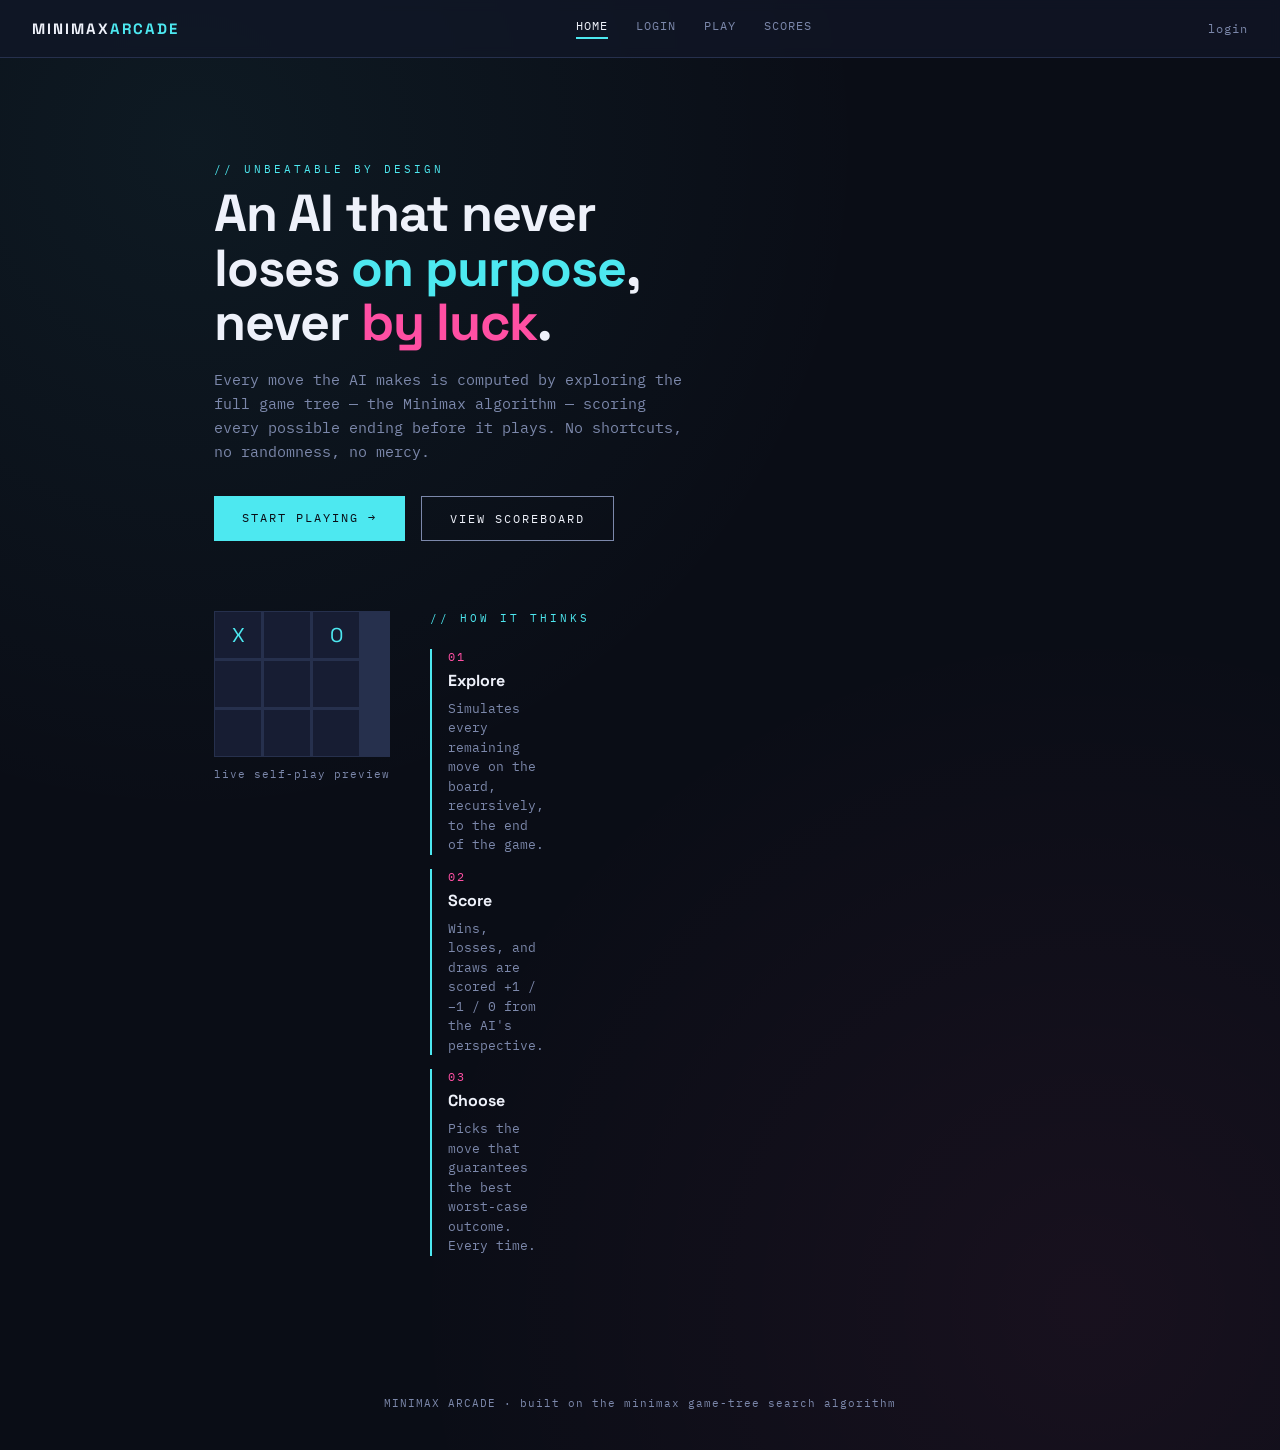
==== index.html @ d8037d58 "Add index and web files" ====
<!DOCTYPE html>
<html lang="en">
<head>
<meta charset="UTF-8">
<title>Minimax Arcade</title>
<link rel="stylesheet" href="style.css">
<style>
  .hero {
    padding-top: 40px;
    text-align: left;
  }
  .hero h1 {
    font-size: 52px;
    line-height: 1.05;
    letter-spacing: -1px;
    margin-bottom: 18px;
  }
  .hero h1 .cyan { color: var(--cyan); }
  .hero h1 .magenta { color: var(--magenta); }
  .hero p.lead {
    color: var(--muted);
    font-size: 15px;
    max-width: 480px;
    line-height: 1.6;
    margin-bottom: 32px;
  }
  .cta-row { display: flex; gap: 16px; margin-bottom: 70px; }

  /* signature: live mini board that plays itself, decorative */
  .demo-wrap {
    display: flex;
    gap: 40px;
    align-items: flex-start;
    flex-wrap: wrap;
  }
  .demo-board {
    display: grid;
    grid-template-columns: repeat(3, 46px);
    grid-template-rows: repeat(3, 46px);
    gap: 3px;
    background: var(--line);
    border: 1px solid var(--line);
  }
  .demo-board .c {
    background: var(--panel-2);
    display: flex;
    align-items: center;
    justify-content: center;
    font-family: 'Space Grotesk', sans-serif;
    font-size: 20px;
    color: var(--cyan);
  }
  .demo-caption { font-size: 11px; color: var(--muted); letter-spacing: 1px; margin-top: 10px; }

  .how {
    display: grid;
    grid-template-columns: repeat(3, 1fr);
    gap: 20px;
    margin-top: 24px;
  }
  .how .step {
    border-left: 2px solid var(--cyan);
    padding-left: 16px;
  }
  .how .step .n { color: var(--magenta); font-size: 12px; letter-spacing: 2px; }
  .how .step h3 { font-size: 16px; margin: 6px 0 8px; }
  .how .step p { color: var(--muted); font-size: 13px; line-height: 1.5; }

  @media (max-width: 640px) {
    .hero h1 { font-size: 34px; }
    .how { grid-template-columns: 1fr; }
  }
</style>
</head>
<body>

<nav class="nav">
  <div class="brand">MINIMAX<span>ARCADE</span></div>
  <div class="links">
    <a href="index.html" class="active">Home</a>
    <a href="login.html">Login</a>
    <a href="game.html">Play</a>
    <a href="scores.html">Scores</a>
  </div>
  <div class="player" id="navPlayer"></div>
</nav>

<div class="page">
  <section class="hero">
    <div class="eyebrow">// unbeatable by design</div>
    <h1>An AI that never<br>loses <span class="cyan">on purpose</span>,<br>never <span class="magenta">by luck</span>.</h1>
    <p class="lead">
      Every move the AI makes is computed by exploring the full game tree —
      the Minimax algorithm — scoring every possible ending before it plays.
      No shortcuts, no randomness, no mercy.
    </p>
    <div class="cta-row">
      <a href="login.html" class="btn">Start Playing →</a>
      <a href="scores.html" class="btn ghost">View Scoreboard</a>
    </div>
  </section>

  <section class="demo-wrap">
    <div>
      <div class="demo-board" id="demoBoard"></div>
      <div class="demo-caption">live self-play preview</div>
    </div>
    <div style="max-width:380px;">
      <div class="eyebrow">// how it thinks</div>
      <div class="how">
        <div class="step">
          <div class="n">01</div>
          <h3>Explore</h3>
          <p>Simulates every remaining move on the board, recursively, to the end of the game.</p>
        </div>
      </div>
      <div class="how" style="margin-top:14px;">
        <div class="step">
          <div class="n">02</div>
          <h3>Score</h3>
          <p>Wins, losses, and draws are scored +1 / −1 / 0 from the AI's perspective.</p>
        </div>
      </div>
      <div class="how" style="margin-top:14px;">
        <div class="step">
          <div class="n">03</div>
          <h3>Choose</h3>
          <p>Picks the move that guarantees the best worst-case outcome. Every time.</p>
        </div>
      </div>
    </div>
  </section>
</div>

<footer class="foot">MINIMAX ARCADE · built on the minimax game-tree search algorithm</footer>

<script src="script.js"></script>
<script>
renderNavPlayer();

/* Decorative self-playing demo board on loop */
const demo = document.getElementById('demoBoard');
let board, turn;
function initDemo() {
  board = Array(9).fill(null);
  turn = 'X';
  drawDemo();
  setTimeout(stepDemo, 500);
}
function drawDemo() {
  demo.innerHTML = '';
  board.forEach(v => {
    const c = document.createElement('div');
    c.className = 'c';
    c.textContent = v || '';
    demo.appendChild(c);
  });
}
function stepDemo() {
  const w = getWinner(board);
  if (w || board.every(c => c)) { setTimeout(initDemo, 1400); return; }
  let move;
  if (turn === 'X') move = bestMove(board);
  else {
    const open = board.map((v,i)=>v?null:i).filter(v=>v!==null);
    move = open[Math.floor(Math.random()*open.length)];
  }
  board[move] = turn;
  turn = turn === 'X' ? 'O' : 'X';
  drawDemo();
  if (getWinner(board) || board.every(c=>c)) { setTimeout(initDemo, 1400); return; }
  setTimeout(stepDemo, 500);
}
initDemo();
</script>
</body>
</html>
---- style.css ----
@import url('https://fonts.googleapis.com/css2?family=Space+Grotesk:wght@400;500;700&family=IBM+Plex+Mono:wght@400;500&display=swap');

:root {
  --bg: #0a0d16;
  --panel: #121729;
  --panel-2: #171d33;
  --line: #26304d;
  --cyan: #4de8f0;
  --magenta: #ff4fa3;
  --text: #eef1fa;
  --muted: #7c88ab;
}

* { box-sizing: border-box; margin: 0; padding: 0; }

body {
  background: var(--bg);
  color: var(--text);
  font-family: 'IBM Plex Mono', monospace;
  min-height: 100vh;
  background-image:
    radial-gradient(circle at 15% 10%, rgba(77,232,240,0.06), transparent 40%),
    radial-gradient(circle at 85% 90%, rgba(255,79,163,0.06), transparent 40%);
}

h1, h2, h3, .display {
  font-family: 'Space Grotesk', sans-serif;
}

a { color: inherit; text-decoration: none; }

/* Nav bar shared across pages */
.nav {
  display: flex;
  align-items: center;
  justify-content: space-between;
  padding: 18px 32px;
  border-bottom: 1px solid var(--line);
  background: rgba(18,23,41,0.7);
  backdrop-filter: blur(6px);
  position: sticky;
  top: 0;
  z-index: 10;
}
.nav .brand {
  font-family: 'Space Grotesk', sans-serif;
  font-weight: 700;
  font-size: 15px;
  letter-spacing: 2px;
  color: var(--text);
}
.nav .brand span { color: var(--cyan); }
.nav .links { display: flex; gap: 28px; font-size: 12px; letter-spacing: 1px; }
.nav .links a {
  color: var(--muted);
  text-transform: uppercase;
  padding-bottom: 4px;
  border-bottom: 2px solid transparent;
  transition: color .15s ease, border-color .15s ease;
}
.nav .links a:hover, .nav .links a.active {
  color: var(--text);
  border-color: var(--cyan);
}
.nav .player {
  font-size: 12px;
  color: var(--muted);
  letter-spacing: 1px;
}
.nav .player span { color: var(--magenta); }

.page {
  max-width: 900px;
  margin: 0 auto;
  padding: 64px 24px 100px;
}

.btn {
  display: inline-block;
  font-family: 'IBM Plex Mono', monospace;
  font-size: 12px;
  letter-spacing: 2px;
  text-transform: uppercase;
  color: var(--bg);
  background: var(--cyan);
  border: none;
  padding: 14px 28px;
  cursor: pointer;
  transition: transform .12s ease, box-shadow .12s ease;
}
.btn:hover { transform: translateY(-2px); box-shadow: 0 6px 20px rgba(77,232,240,0.25); }
.btn.ghost {
  background: transparent;
  color: var(--text);
  border: 1px solid var(--muted);
}
.btn.ghost:hover { border-color: var(--magenta); color: var(--magenta); box-shadow: none; }

.panel {
  background: var(--panel);
  border: 1px solid var(--line);
  padding: 32px;
}

.eyebrow {
  font-size: 11px;
  letter-spacing: 3px;
  text-transform: uppercase;
  color: var(--cyan);
  margin-bottom: 10px;
}

.muted { color: var(--muted); }

footer.foot {
  text-align: center;
  padding: 40px 0;
  color: var(--muted);
  font-size: 11px;
  letter-spacing: 1px;
}
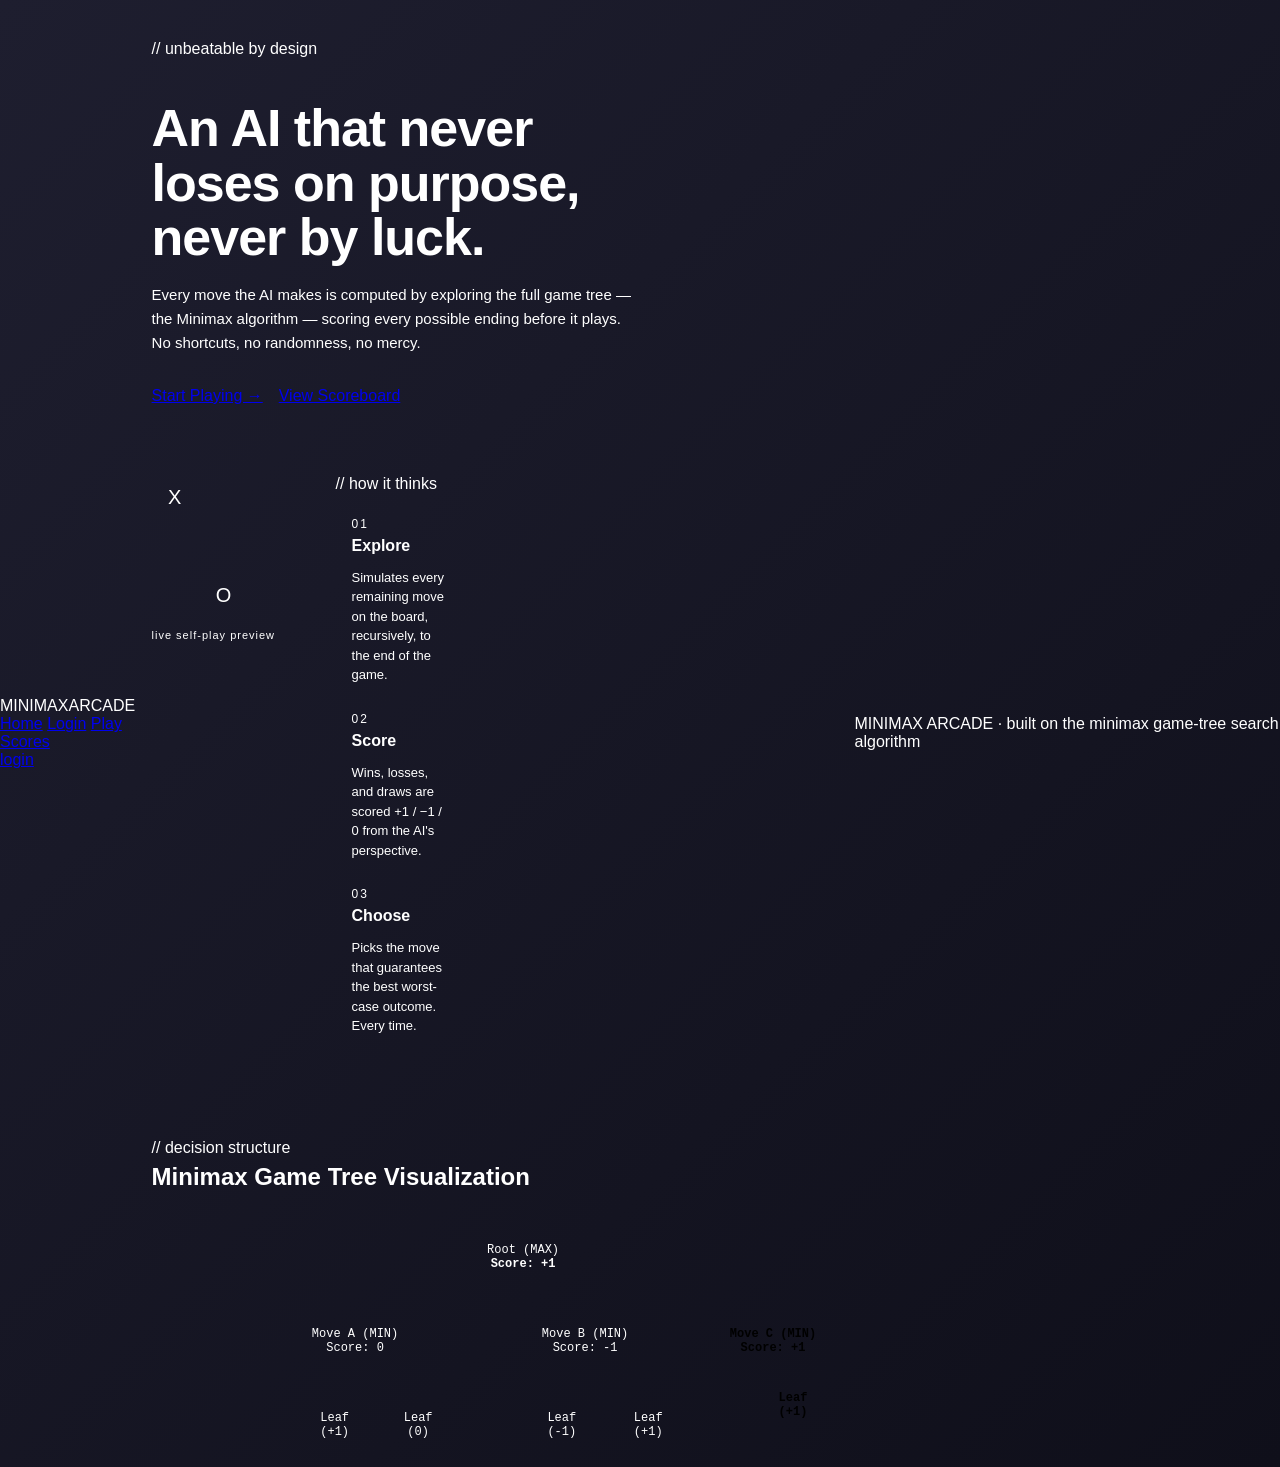
==== commit 34f52ec4: "Add tree structure diagram to homepage" ====
--- a/index.html
+++ b/index.html
@@ -65,6 +65,71 @@
   .how .step .n { color: var(--magenta); font-size: 12px; letter-spacing: 2px; }
   .how .step h3 { font-size: 16px; margin: 6px 0 8px; }
   .how .step p { color: var(--muted); font-size: 13px; line-height: 1.5; }
+
+  /* --- MINIMAX TREE STRUCTURE STYLES --- */
+  .tree-section {
+    margin-top: 60px;
+    padding-top: 30px;
+    border-top: 1px solid var(--line);
+  }
+  .tree-wrap {
+    margin-top: 24px;
+    overflow-x: auto;
+    padding-bottom: 20px;
+  }
+  .tree-node {
+    border: 1px solid var(--line);
+    background: var(--panel-2);
+    padding: 8px 12px;
+    border-radius: 6px;
+    font-family: 'Space Grotesk', monospace;
+    font-size: 12px;
+    display: inline-block;
+    text-align: center;
+  }
+  .tree-node.max { border-color: var(--cyan); color: var(--cyan); }
+  .tree-node.min { border-color: var(--magenta); color: var(--magenta); }
+  .tree-node.leaf { border-color: var(--muted); color: var(--muted); }
+  .tree-node.chosen {
+    background: var(--cyan);
+    color: #000;
+    font-weight: bold;
+    border-color: var(--cyan);
+  }
+
+  /* Tree hierarchy styling using unordered lists */
+  .tree-diagram ul {
+    padding-top: 20px;
+    position: relative;
+    display: flex;
+    justify-content: center;
+    list-style-type: none;
+    margin: 0;
+  }
+  .tree-diagram li {
+    text-align: center;
+    position: relative;
+    padding: 20px 10px 0 10px;
+  }
+  .tree-diagram li::before, .tree-diagram li::after {
+    content: '';
+    position: absolute;
+    top: 0;
+    right: 50%;
+    border-top: 1px solid var(--line);
+    width: 50%;
+    height: 20px;
+  }
+  .tree-diagram li::after {
+    right: auto;
+    left: 50%;
+    border-left: 1px solid var(--line);
+  }
+  .tree-diagram li:only-child::after, .tree-diagram li:only-child::before { display: none; }
+  .tree-diagram li:only-child { padding-top: 0; }
+  .tree-diagram li:first-child::before, .tree-diagram li:last-child::after { border: none; }
+  .tree-diagram li:last-child::before { border-right: 1px solid var(--line); border-radius: 0 4px 0 0; }
+  .tree-diagram li:first-child::after { border-radius: 4px 0 0 0; }
 
   @media (max-width: 640px) {
     .hero h1 { font-size: 34px; }
@@ -127,6 +192,56 @@
           <h3>Choose</h3>
           <p>Picks the move that guarantees the best worst-case outcome. Every time.</p>
         </div>
+      </div>
+    </div>
+  </section>
+
+  <!-- NEW SECTION: VISUAL GAME TREE STRUCTURE -->
+  <section class="tree-section">
+    <div class="eyebrow">// decision structure</div>
+    <h2 style="font-size: 24px; margin-top: 6px;">Minimax Game Tree Visualization</h2>
+    
+    <div class="tree-wrap">
+      <div class="tree-diagram">
+        <ul>
+          <li>
+            <div class="tree-node max">
+              Root (MAX)<br>
+              <strong>Score: +1</strong>
+            </div>
+            <ul>
+              <li>
+                <div class="tree-node min">
+                  Move A (MIN)<br>
+                  <span>Score: 0</span>
+                </div>
+                <ul>
+                  <li><div class="tree-node leaf">Leaf (+1)</div></li>
+                  <li><div class="tree-node leaf">Leaf (0)</div></li>
+                </ul>
+              </li>
+              <li>
+                <div class="tree-node min">
+                  Move B (MIN)<br>
+                  <span>Score: -1</span>
+                </div>
+                <ul>
+                  <li><div class="tree-node leaf">Leaf (-1)</div></li>
+                  <li><div class="tree-node leaf">Leaf (+1)</div></li>
+                </ul>
+              </li>
+              <li>
+                <div class="tree-node min chosen">
+                  Move C (MIN)<br>
+                  <strong>Score: +1</strong>
+                </div>
+                <ul>
+                  <li><div class="tree-node leaf chosen">Leaf (+1)</div></li>
+                </ul>
+              </li>
+            </ul>
+          </li>
+        </ul>
       </div>
     </div>
   </section>
@@ -174,4 +289,4 @@
 initDemo();
 </script>
 </body>
-</html>
+</html>
--- a/style.css
+++ b/style.css
@@ -1,121 +1,78 @@
-@import url('https://fonts.googleapis.com/css2?family=Space+Grotesk:wght@400;500;700&family=IBM+Plex+Mono:wght@400;500&display=swap');
-
-:root {
-  --bg: #0a0d16;
-  --panel: #121729;
-  --panel-2: #171d33;
-  --line: #26304d;
-  --cyan: #4de8f0;
-  --magenta: #ff4fa3;
-  --text: #eef1fa;
-  --muted: #7c88ab;
+/* General Layout & Background */
+body {
+    font-family: 'Poppins', sans-serif;
+    background: linear-gradient(135deg, #1e1e2f 0%, #0f0f1a 100%);
+    color: #ffffff;
+    display: flex;
+    justify-content: center;
+    align-items: center;
+    min-height: 100vh;
+    margin: 0;
 }
 
-* { box-sizing: border-box; margin: 0; padding: 0; }
-
-body {
-  background: var(--bg);
-  color: var(--text);
-  font-family: 'IBM Plex Mono', monospace;
-  min-height: 100vh;
-  background-image:
-    radial-gradient(circle at 15% 10%, rgba(77,232,240,0.06), transparent 40%),
-    radial-gradient(circle at 85% 90%, rgba(255,79,163,0.06), transparent 40%);
+/* Card Container */
+.container {
+    background: rgba(255, 255, 255, 0.05);
+    backdrop-filter: blur(10px);
+    border: 1px solid rgba(255, 255, 255, 0.1);
+    border-radius: 16px;
+    padding: 30px;
+    box-shadow: 0 8px 32px 0 rgba(0, 0, 0, 0.37);
+    text-align: center;
 }
 
-h1, h2, h3, .display {
-  font-family: 'Space Grotesk', sans-serif;
+/* Game Board Grid */
+.board {
+    display: grid;
+    grid-template-columns: repeat(3, 100px);
+    grid-template-rows: repeat(3, 100px);
+    gap: 12px;
+    margin: 20px auto;
 }
 
-a { color: inherit; text-decoration: none; }
-
-/* Nav bar shared across pages */
-.nav {
-  display: flex;
-  align-items: center;
-  justify-content: space-between;
-  padding: 18px 32px;
-  border-bottom: 1px solid var(--line);
-  background: rgba(18,23,41,0.7);
-  backdrop-filter: blur(6px);
-  position: sticky;
-  top: 0;
-  z-index: 10;
-}
-.nav .brand {
-  font-family: 'Space Grotesk', sans-serif;
-  font-weight: 700;
-  font-size: 15px;
-  letter-spacing: 2px;
-  color: var(--text);
-}
-.nav .brand span { color: var(--cyan); }
-.nav .links { display: flex; gap: 28px; font-size: 12px; letter-spacing: 1px; }
-.nav .links a {
-  color: var(--muted);
-  text-transform: uppercase;
-  padding-bottom: 4px;
-  border-bottom: 2px solid transparent;
-  transition: color .15s ease, border-color .15s ease;
-}
-.nav .links a:hover, .nav .links a.active {
-  color: var(--text);
-  border-color: var(--cyan);
-}
-.nav .player {
-  font-size: 12px;
-  color: var(--muted);
-  letter-spacing: 1px;
-}
-.nav .player span { color: var(--magenta); }
-
-.page {
-  max-width: 900px;
-  margin: 0 auto;
-  padding: 64px 24px 100px;
+/* Grid Cells */
+.cell {
+    background: rgba(255, 255, 255, 0.08);
+    border-radius: 12px;
+    display: flex;
+    align-items: center;
+    justify-content: center;
+    font-size: 2.5rem;
+    font-weight: bold;
+    cursor: pointer;
+    transition: transform 0.2s ease, background 0.2s ease;
 }
 
-.btn {
-  display: inline-block;
-  font-family: 'IBM Plex Mono', monospace;
-  font-size: 12px;
-  letter-spacing: 2px;
-  text-transform: uppercase;
-  color: var(--bg);
-  background: var(--cyan);
-  border: none;
-  padding: 14px 28px;
-  cursor: pointer;
-  transition: transform .12s ease, box-shadow .12s ease;
-}
-.btn:hover { transform: translateY(-2px); box-shadow: 0 6px 20px rgba(77,232,240,0.25); }
-.btn.ghost {
-  background: transparent;
-  color: var(--text);
-  border: 1px solid var(--muted);
-}
-.btn.ghost:hover { border-color: var(--magenta); color: var(--magenta); box-shadow: none; }
-
-.panel {
-  background: var(--panel);
-  border: 1px solid var(--line);
-  padding: 32px;
+.cell:hover {
+    background: rgba(255, 255, 255, 0.18);
+    transform: translateY(-3px);
 }
 
-.eyebrow {
-  font-size: 11px;
-  letter-spacing: 3px;
-  text-transform: uppercase;
-  color: var(--cyan);
-  margin-bottom: 10px;
+/* Player Styling */
+.cell.x {
+    color: #00f2fe; /* Glowing Cyan for X */
+    text-shadow: 0 0 10px rgba(0, 242, 254, 0.6);
 }
 
-.muted { color: var(--muted); }
+.cell.o {
+    color: #ff0844; /* Glowing Pink/Red for O */
+    text-shadow: 0 0 10px rgba(255, 8, 68, 0.6);
+}
 
-footer.foot {
-  text-align: center;
-  padding: 40px 0;
-  color: var(--muted);
-  font-size: 11px;
-  letter-spacing: 1px;
+/* Buttons */
+button {
+    background: linear-gradient(45deg, #00f2fe, #4facfe);
+    border: none;
+    color: #fff;
+    padding: 12px 24px;
+    font-size: 1rem;
+    font-weight: 600;
+    border-radius: 8px;
+    cursor: pointer;
+    transition: opacity 0.2s ease, transform 0.2s ease;
 }
+
+button:hover {
+    opacity: 0.9;
+    transform: scale(1.05);
+}
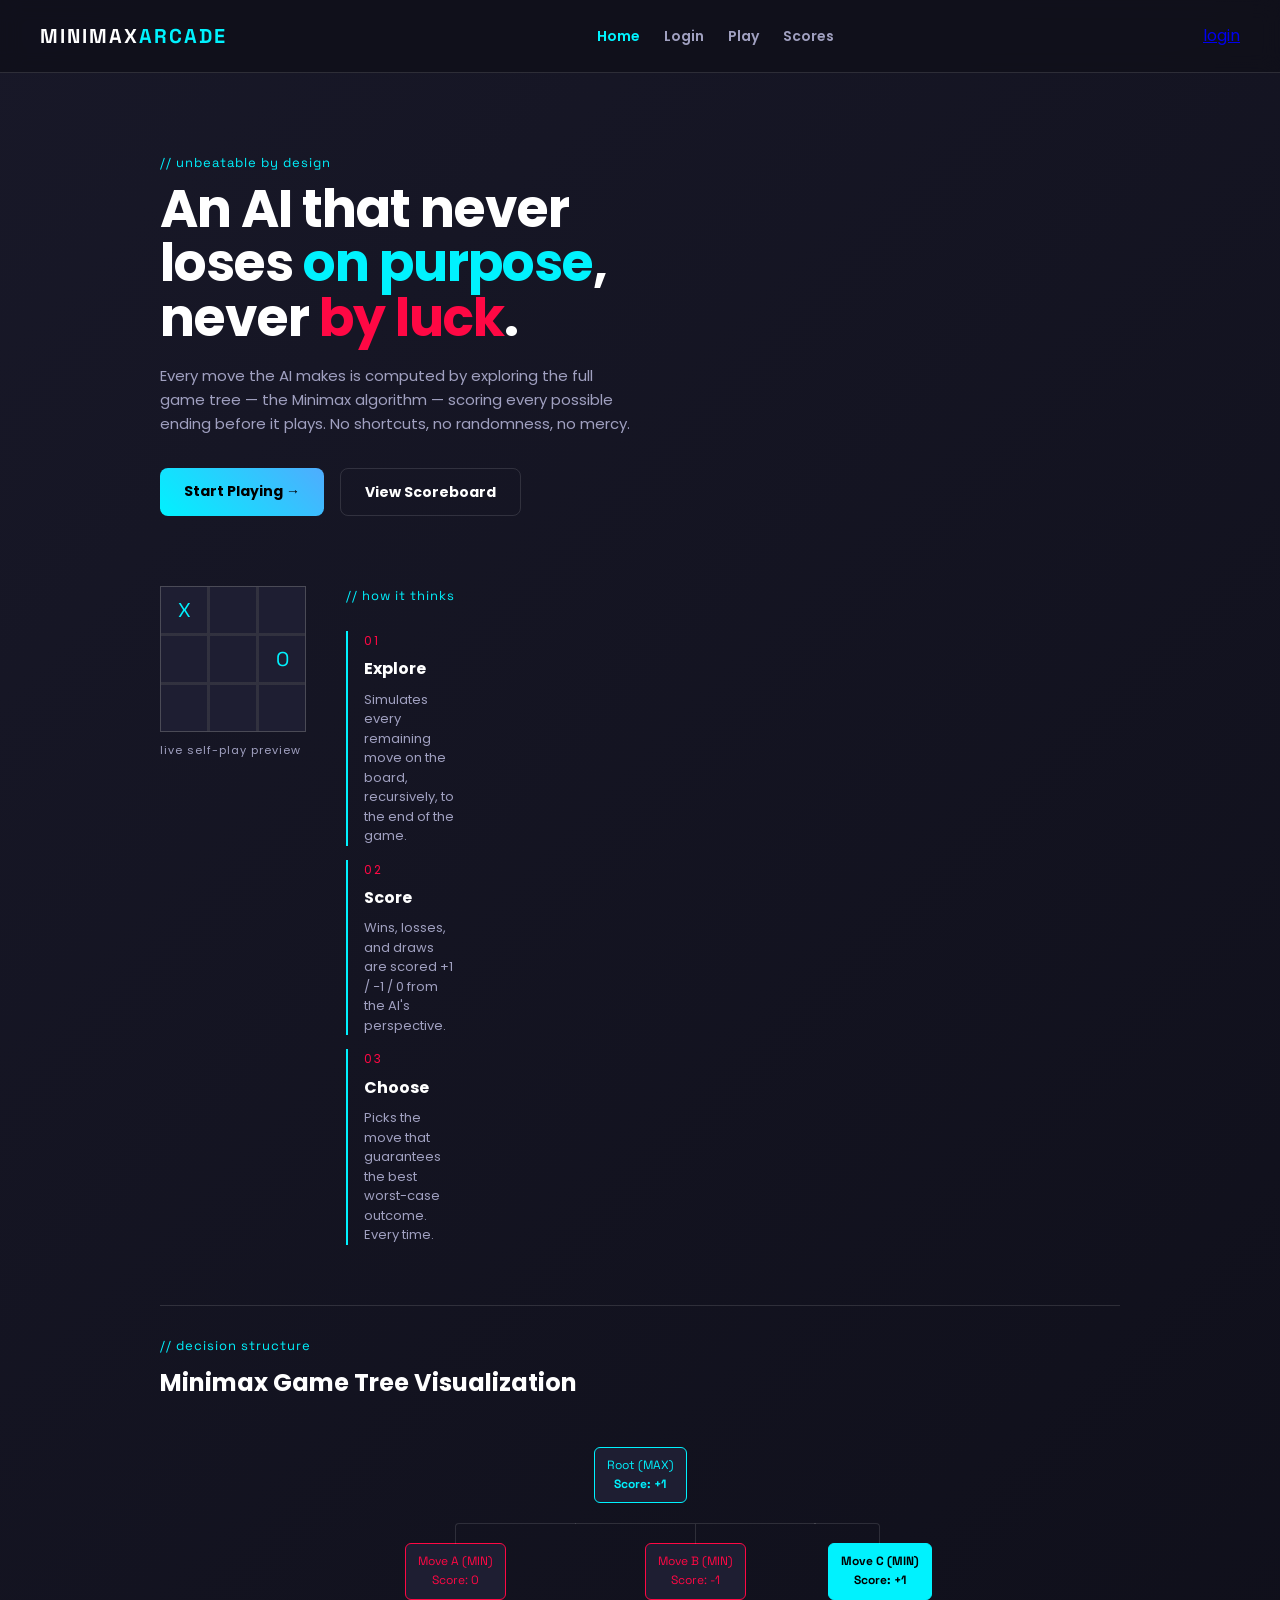
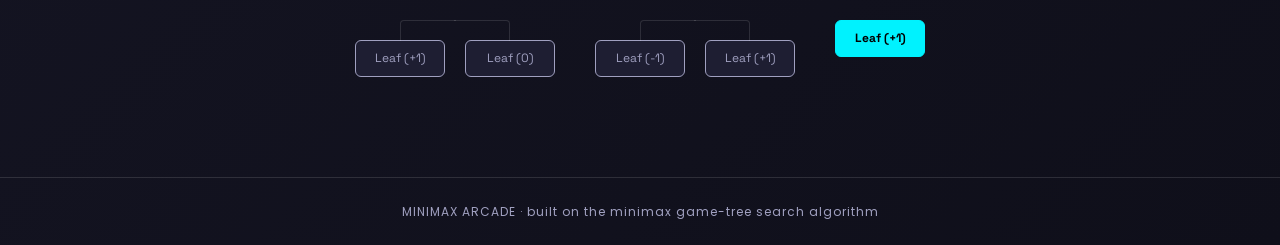
==== commit ac10da2d: "Save and deploy updated minimax tree layout" ====
--- a/index.html
+++ b/index.html
@@ -2,7 +2,7 @@
 <html lang="en">
 <head>
 <meta charset="UTF-8">
-<title>Minimax Arcade</title>
+<title>Minimax Tree — Animated v2</title>
 <link rel="stylesheet" href="style.css">
 <style>
   .hero {
--- a/style.css
+++ b/style.css
@@ -1,78 +1,201 @@
-/* General Layout & Background */
+@import url('https://fonts.googleapis.com/css2?family=Poppins:wght@400;600;700&family=Space+Grotesk:wght@500;700&display=swap');
+
+/* --- COLOR VARIABLES --- */
+:root {
+  --bg: #0f0f1a;
+  --panel: #181828;
+  --panel-2: #1e1e32;
+  --line: rgba(255, 255, 255, 0.12);
+  --cyan: #00f2fe;
+  --magenta: #ff0844;
+  --text: #ffffff;
+  --muted: #a0a0c0;
+}
+
+/* --- GENERAL RESET & LAYOUT --- */
+* {
+  box-sizing: border-box;
+  margin: 0;
+  padding: 0;
+}
+
 body {
-    font-family: 'Poppins', sans-serif;
-    background: linear-gradient(135deg, #1e1e2f 0%, #0f0f1a 100%);
-    color: #ffffff;
-    display: flex;
-    justify-content: center;
-    align-items: center;
-    min-height: 100vh;
-    margin: 0;
-}
-
-/* Card Container */
-.container {
-    background: rgba(255, 255, 255, 0.05);
-    backdrop-filter: blur(10px);
-    border: 1px solid rgba(255, 255, 255, 0.1);
-    border-radius: 16px;
-    padding: 30px;
-    box-shadow: 0 8px 32px 0 rgba(0, 0, 0, 0.37);
-    text-align: center;
-}
-
-/* Game Board Grid */
-.board {
-    display: grid;
-    grid-template-columns: repeat(3, 100px);
-    grid-template-rows: repeat(3, 100px);
-    gap: 12px;
-    margin: 20px auto;
-}
-
-/* Grid Cells */
-.cell {
-    background: rgba(255, 255, 255, 0.08);
-    border-radius: 12px;
-    display: flex;
-    align-items: center;
-    justify-content: center;
-    font-size: 2.5rem;
-    font-weight: bold;
-    cursor: pointer;
-    transition: transform 0.2s ease, background 0.2s ease;
-}
-
-.cell:hover {
-    background: rgba(255, 255, 255, 0.18);
-    transform: translateY(-3px);
-}
-
-/* Player Styling */
-.cell.x {
-    color: #00f2fe; /* Glowing Cyan for X */
-    text-shadow: 0 0 10px rgba(0, 242, 254, 0.6);
-}
-
-.cell.o {
-    color: #ff0844; /* Glowing Pink/Red for O */
-    text-shadow: 0 0 10px rgba(255, 8, 68, 0.6);
-}
-
-/* Buttons */
-button {
-    background: linear-gradient(45deg, #00f2fe, #4facfe);
-    border: none;
-    color: #fff;
-    padding: 12px 24px;
-    font-size: 1rem;
-    font-weight: 600;
-    border-radius: 8px;
-    cursor: pointer;
-    transition: opacity 0.2s ease, transform 0.2s ease;
-}
-
-button:hover {
-    opacity: 0.9;
-    transform: scale(1.05);
-}+  font-family: 'Poppins', sans-serif;
+  background-color: var(--bg);
+  background: linear-gradient(135deg, #181828 0%, #0f0f1a 100%);
+  color: var(--text);
+  min-height: 100vh;
+  display: flex;
+  flex-direction: column;
+  line-height: 1.6;
+}
+
+/* --- NAVIGATION BAR --- */
+.nav {
+  display: flex;
+  justify-content: space-between;
+  align-items: center;
+  padding: 20px 40px;
+  border-bottom: 1px solid var(--line);
+  background: rgba(15, 15, 26, 0.8);
+  backdrop-filter: blur(10px);
+}
+
+.brand {
+  font-family: 'Space Grotesk', sans-serif;
+  font-weight: 700;
+  font-size: 20px;
+  letter-spacing: 2px;
+  color: var(--text);
+}
+
+.brand span {
+  color: var(--cyan);
+}
+
+.links {
+  display: flex;
+  gap: 24px;
+}
+
+.links a {
+  color: var(--muted);
+  text-decoration: none;
+  font-size: 14px;
+  font-weight: 600;
+  transition: color 0.2s ease;
+}
+
+.links a:hover, .links a.active {
+  color: var(--cyan);
+}
+
+/* --- MAIN PAGE CONTAINER --- */
+.page {
+  max-width: 1000px;
+  margin: 0 auto;
+  padding: 40px 20px 80px;
+  flex: 1;
+  width: 100%;
+}
+
+.eyebrow {
+  font-family: 'Space Grotesk', monospace;
+  color: var(--cyan);
+  font-size: 13px;
+  letter-spacing: 1px;
+  margin-bottom: 8px;
+}
+
+/* --- BUTTONS --- */
+.btn {
+  display: inline-block;
+  background: linear-gradient(45deg, var(--cyan), #4facfe);
+  border: none;
+  color: #000;
+  padding: 12px 24px;
+  font-size: 14px;
+  font-weight: 700;
+  border-radius: 8px;
+  text-decoration: none;
+  cursor: pointer;
+  transition: opacity 0.2s ease, transform 0.2s ease;
+}
+
+.btn:hover {
+  opacity: 0.9;
+  transform: translateY(-2px);
+}
+
+.btn.ghost {
+  background: transparent;
+  color: var(--text);
+  border: 1px solid var(--line);
+}
+
+.btn.ghost:hover {
+  border-color: var(--cyan);
+  color: var(--cyan);
+}
+
+/* --- FOOTER --- */
+.foot {
+  text-align: center;
+  padding: 24px;
+  border-top: 1px solid var(--line);
+  color: var(--muted);
+  font-size: 12px;
+  letter-spacing: 1px;
+}
+
+/* --- MINIMAX TREE STRUCTURE GRAPHICS --- */
+.tree-section {
+  margin-top: 60px;
+  padding-top: 30px;
+  border-top: 1px solid var(--line);
+}
+
+.tree-wrap {
+  margin-top: 24px;
+  overflow-x: auto;
+  padding-bottom: 20px;
+}
+
+.tree-node {
+  border: 1px solid var(--line);
+  background: var(--panel-2);
+  padding: 8px 12px;
+  border-radius: 6px;
+  font-family: 'Space Grotesk', monospace;
+  font-size: 12px;
+  display: inline-block;
+  text-align: center;
+  min-width: 90px;
+}
+
+.tree-node.max { border-color: var(--cyan); color: var(--cyan); }
+.tree-node.min { border-color: var(--magenta); color: var(--magenta); }
+.tree-node.leaf { border-color: var(--muted); color: var(--muted); }
+.tree-node.chosen {
+  background: var(--cyan);
+  color: #000;
+  font-weight: bold;
+  border-color: var(--cyan);
+}
+
+/* Connecting tree branches */
+.tree-diagram ul {
+  padding-top: 20px;
+  position: relative;
+  display: flex;
+  justify-content: center;
+  list-style-type: none;
+}
+
+.tree-diagram li {
+  text-align: center;
+  position: relative;
+  padding: 20px 10px 0 10px;
+}
+
+.tree-diagram li::before, .tree-diagram li::after {
+  content: '';
+  position: absolute;
+  top: 0;
+  right: 50%;
+  border-top: 1px solid var(--line);
+  width: 50%;
+  height: 20px;
+}
+
+.tree-diagram li::after {
+  right: auto;
+  left: 50%;
+  border-left: 1px solid var(--line);
+}
+
+.tree-diagram li:only-child::after, .tree-diagram li:only-child::before { display: none; }
+.tree-diagram li:only-child { padding-top: 0; }
+.tree-diagram li:first-child::before, .tree-diagram li:last-child::after { border: none; }
+.tree-diagram li:last-child::before { border-right: 1px solid var(--line); border-radius: 0 4px 0 0; }
+.tree-diagram li:first-child::after { border-radius: 4px 0 0 0; }
